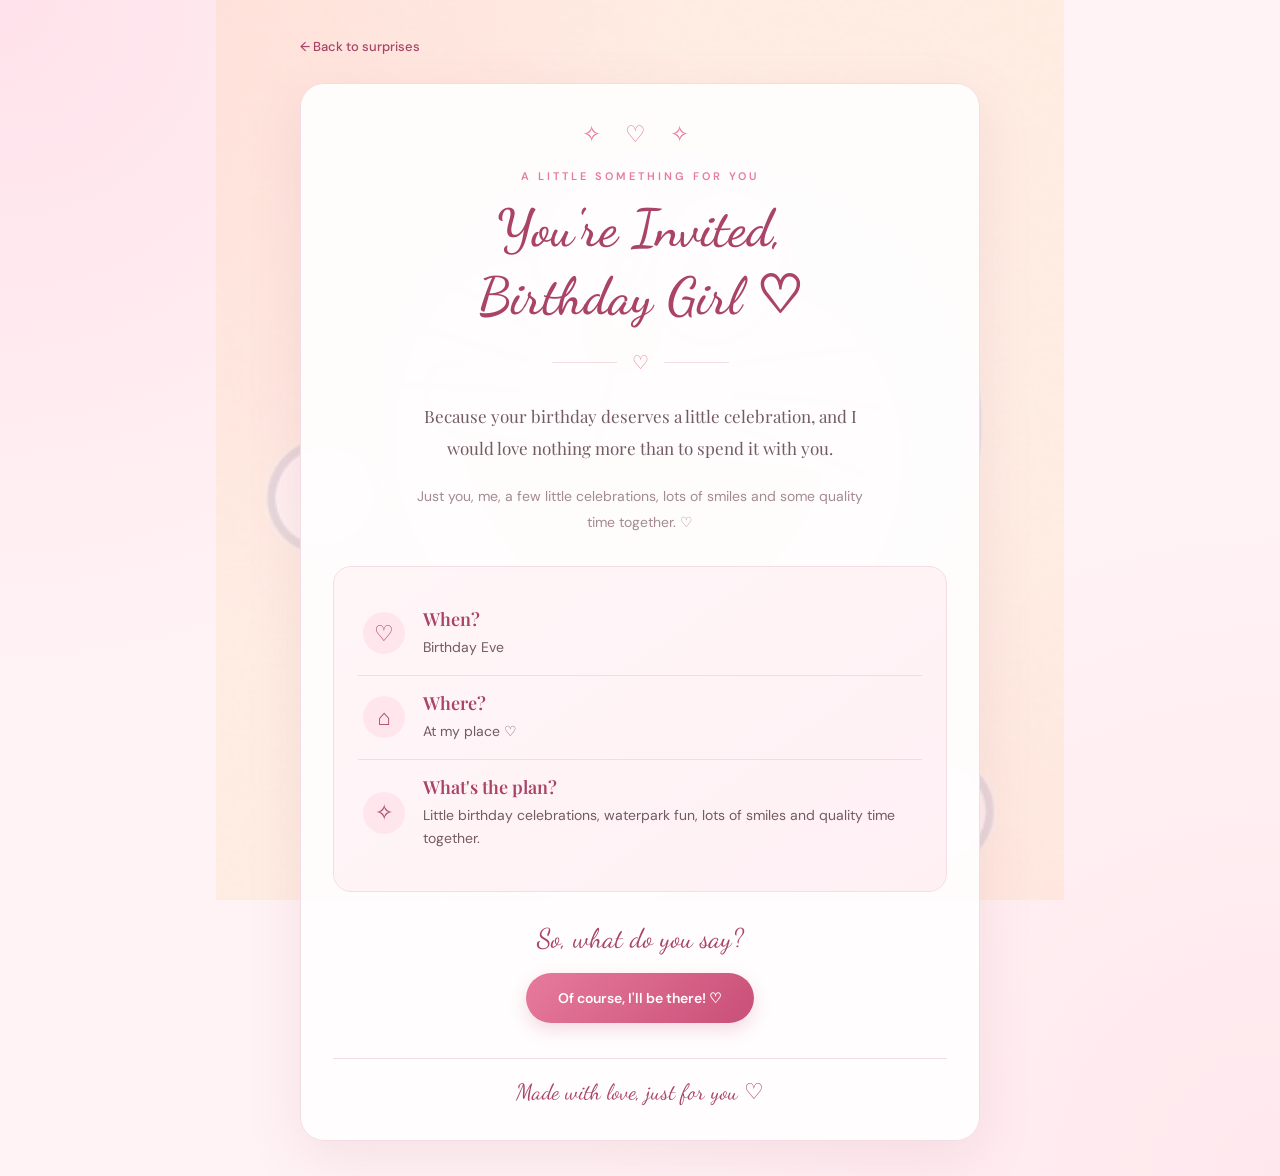
==== invitation/invite.html @ ac7bc438 "s" ====
<!DOCTYPE html>
<html lang="en">
<head>
  <meta charset="UTF-8">
  <meta name="viewport" content="width=device-width, initial-scale=1.0">
  <meta name="theme-color" content="#fff4f6">

  <title>A Little Invitation For You ♡</title>

  <link rel="stylesheet" href="invite.css">

  <link rel="preconnect" href="https://fonts.googleapis.com">
  <link rel="preconnect" href="https://fonts.gstatic.com" crossorigin>

  <link href="https://fonts.googleapis.com/css2?family=Dancing+Script:wght@400;500;600;700&family=DM+Sans:wght@400;500;600&family=Playfair+Display:ital,wght@0,400;0,500;0,600;1,400&display=swap" rel="stylesheet">
</head>

<body>

  <div class="floating-hearts" id="floatingHearts"></div>

  <main class="invitation">

    <!-- Back to gift screen, not password screen -->
    <a href="../index.html?showGifts=1"
       class="back-link"
       onclick="sessionStorage.setItem('completedGift', 'surprise')">
      ← Back to surprises
    </a>

    <section class="invite-card">

      <div class="top-decoration">✧ ♡ ✧</div>

      <p class="small-heading">A little something for you</p>

      <h1>
        You're Invited,
        <span>Birthday Girl ♡</span>
      </h1>

      <div class="divider">
        <span>♡</span>
      </div>

      <p class="main-message">
        Because your birthday deserves a little celebration,
        and I would love nothing more than to spend it with you.
      </p>

      <p class="sweet-message">
        Just you, me, a few little celebrations,
        lots of smiles and some quality time together. ♡
      </p>

      <div class="details">

        <div class="detail-item">
          <span class="detail-icon">♡</span>
          <div>
            <h3>When?</h3>
            <p>Birthday Eve</p>
          </div>
        </div>

        <div class="detail-item">
          <span class="detail-icon">⌂</span>
          <div>
            <h3>Where?</h3>
            <p>At my place ♡</p>
          </div>
        </div>

        

        <div class="detail-item">
          <span class="detail-icon">✧</span>
          <div>
            <h3>What's the plan?</h3>
            <p>
              Little birthday celebrations, waterpark fun,
              lots of smiles and quality time together.
            </p>
          </div>
        </div>

      </div>

      <p class="question">
        So, what do you say?
      </p>

      <button id="yesButton" class="yes-button" type="button">
        Of course, I'll be there! ♡
      </button>

      <p id="responseMessage" class="response-message"></p>

      <div class="bottom-decoration">
        Made with love, just for you ♡
      </div>

    </section>

  </main>

  <script>

    // RSVP button interaction

    const yesButton = document.getElementById("yesButton");
    const responseMessage = document.getElementById("responseMessage");

    yesButton.addEventListener("click", function () {

      yesButton.style.display = "none";

      responseMessage.textContent =
        "YAY! I love you muddhu. Can't wait! ♡";

      responseMessage.classList.add("show");

      createHeartBurst();

    });


    // Floating hearts

    const heartsContainer = document.getElementById("floatingHearts");

    const heartSymbols = ["♡", "♥", "✧", "⋆"];

    function createFloatingHeart() {

      const heart = document.createElement("span");

      heart.classList.add("floating-heart");

      heart.textContent =
        heartSymbols[Math.floor(Math.random() * heartSymbols.length)];

      heart.style.left = Math.random() * 100 + "vw";

      heart.style.animationDuration =
        (6 + Math.random() * 6) + "s";

      heart.style.fontSize =
        (12 + Math.random() * 18) + "px";

      heartsContainer.appendChild(heart);

      setTimeout(() => {
        heart.remove();
      }, 12000);

    }

    setInterval(createFloatingHeart, 700);


    // Heart burst after accepting invitation

    function createHeartBurst() {

      for (let i = 0; i < 18; i++) {

        const heart = document.createElement("span");

        heart.classList.add("burst-heart");

        heart.textContent = "♡";

        heart.style.left = (40 + Math.random() * 20) + "%";

        heart.style.top = (40 + Math.random() * 20) + "%";

        heart.style.setProperty(
          "--x",
          (Math.random() - 0.5) * 300 + "px"
        );

        heart.style.setProperty(
          "--y",
          (Math.random() - 0.5) * 300 + "px"
        );

        document.body.appendChild(heart);

        setTimeout(() => {
          heart.remove();
        }, 1500);

      }

    }

  </script>

</body>
</html>
---- invitation/invite.css ----
/* =========================================
   GLOBAL SETTINGS
========================================= */

:root {
  --background: #fff3f5;
  --card: #fffdfd;
  --deep: #a94368;
  --pink: #e77b9c;
  --light-pink: #fce7ed;
  --text: #735a65;
  --muted: #a48a94;
  --border: #f4dce4;
}

* {
  margin: 0;
  padding: 0;
  box-sizing: border-box;
}

html {
  min-height: 100%;
}

body {
  min-height: 100vh;
  padding: 35px 16px;

  background:
    radial-gradient(circle at top left, #ffe2eb, transparent 40%),
    radial-gradient(circle at bottom right, #ffe8ed, transparent 40%),
    var(--background);

  font-family: "DM Sans", sans-serif;
  color: var(--text);

  overflow-x: hidden;
  position: relative;
  isolation: isolate;
}

/* =========================================
   BACKGROUND WATERMARK
========================================= */

body::before {
  content: "";
  position: fixed;
  inset: 0;

  background-image: url("watermark.jpg");
  background-repeat: no-repeat;
  background-position: center;
  background-size: contain;

  opacity: 0.10;
  pointer-events: none;
  z-index: -1;
}

/* =========================================
   FLOATING HEARTS
========================================= */

.floating-hearts {
  position: fixed;
  inset: 0;
  overflow: hidden;
  pointer-events: none;
  z-index: 0;
}

.floating-heart {
  position: absolute;
  bottom: -40px;
  color: var(--pink);
  opacity: 0.65;
  animation: floatUp linear forwards;
}

@keyframes floatUp {
  0% {
    transform: translateY(0) rotate(0deg);
    opacity: 0;
  }

  15% {
    opacity: 0.65;
  }

  100% {
    transform: translateY(-110vh) rotate(360deg);
    opacity: 0;
  }
}

/* =========================================
   MAIN INVITATION
========================================= */

.invitation {
  width: 100%;
  max-width: 680px;
  margin: 0 auto;
  position: relative;
  z-index: 2;
}

/* =========================================
   BACK LINK
========================================= */

.back-link {
  display: inline-block;
  margin-bottom: 28px;

  color: var(--deep);
  text-decoration: none;
  font-size: 13px;
  font-weight: 500;

  transition: 0.3s;
}

.back-link:hover {
  transform: translateX(-4px);
  color: var(--pink);
}

/* =========================================
   INVITATION CARD
========================================= */

.invite-card {
  background: rgba(255, 253, 253, 0.96);
  border: 1px solid var(--border);
  border-radius: 24px;

  padding: 35px 32px;

  box-shadow:
    0 18px 55px rgba(174, 91, 119, 0.12);

  animation: cardAppear 0.8s ease;
}

@keyframes cardAppear {
  from {
    opacity: 0;
    transform: translateY(20px);
  }

  to {
    opacity: 1;
    transform: translateY(0);
  }
}

/* =========================================
   TOP DECORATION
========================================= */

.top-decoration {
  text-align: center;
  color: var(--pink);
  font-size: 23px;
  letter-spacing: 9px;
  margin-bottom: 20px;

  animation: decorationPulse 2s ease-in-out infinite;
}

@keyframes decorationPulse {
  50% {
    transform: scale(1.08);
    opacity: 0.7;
  }
}

/* =========================================
   HEADING
========================================= */

.small-heading {
  text-align: center;

  color: var(--pink);
  text-transform: uppercase;
  letter-spacing: 3px;

  font-size: 11px;
  font-weight: 600;

  margin-bottom: 12px;
}

.invite-card h1 {
  font-family: "Dancing Script", cursive;
  font-size: clamp(36px, 7vw, 52px);
  font-weight: 600;

  color: var(--deep);
  text-align: center;
  line-height: 1.3;

  margin-bottom: 20px;
}

.invite-card h1 span {
  display: block;
  color: var(--deep);
}

/* =========================================
   DIVIDER
========================================= */

.divider {
  display: flex;
  align-items: center;
  justify-content: center;
  gap: 15px;

  margin: 20px auto 25px;
  color: var(--pink);
  font-size: 19px;
}

.divider::before,
.divider::after {
  content: "";
  width: 65px;
  height: 1px;
  background: var(--border);
}

/* =========================================
   MAIN MESSAGE
========================================= */

.main-message {
  font-family: "Playfair Display", serif;
  font-size: 17px;
  line-height: 1.9;

  color: var(--text);
  text-align: center;

  max-width: 480px;
  margin: 0 auto 18px;
}

.sweet-message {
  font-size: 14px;
  line-height: 1.9;

  text-align: center;
  color: var(--muted);

  max-width: 450px;
  margin: 0 auto 30px;
}

/* =========================================
   INVITATION DETAILS
========================================= */

.details {
  background: linear-gradient(
    145deg,
    #fff6f8,
    #fff0f4
  );

  border: 1px solid #f7dce5;
  border-radius: 18px;

  padding: 25px 24px;
  margin: 25px 0;
}

.detail-item {
  display: flex;
  align-items: center;
  gap: 18px;

  padding: 15px 5px;
}

.detail-item + .detail-item {
  border-top: 1px solid var(--border);
}

.detail-icon {
  width: 42px;
  height: 42px;
  flex-shrink: 0;

  display: flex;
  align-items: center;
  justify-content: center;

  background: #ffe6ed;
  border-radius: 50%;

  color: var(--deep);
  font-size: 22px;
}

.detail-item h3 {
  font-family: "Playfair Display", serif;
  font-size: 18px;
  font-weight: 600;

  color: var(--deep);
  margin-bottom: 5px;
}

.detail-item p {
  font-size: 14px;
  line-height: 1.7;
  color: var(--text);
}

/* =========================================
   RSVP QUESTION
========================================= */

.question {
  font-family: "Dancing Script", cursive;
  font-size: 27px;
  color: var(--deep);

  text-align: center;
  margin: 30px 0 18px;
}

/* =========================================
   YES BUTTON
========================================= */

.yes-button {
  display: block;
  margin: 0 auto;

  padding: 16px 32px;

  background: linear-gradient(
    135deg,
    #e77b9c,
    #c94f78
  );

  color: white;
  border: none;
  border-radius: 30px;

  font-family: "DM Sans", sans-serif;
  font-size: 14px;
  font-weight: 600;

  cursor: pointer;

  box-shadow:
    0 7px 18px rgba(201, 79, 120, 0.20);

  transition: 0.3s;
}

.yes-button:hover {
  transform: translateY(-4px);

  box-shadow:
    0 10px 24px rgba(201, 79, 120, 0.27);
}

.yes-button:active {
  transform: scale(0.97);
}

/* =========================================
   RESPONSE MESSAGE
========================================= */

.response-message {
  display: none;

  font-family: "Dancing Script", cursive;
  font-size: 25px;
  line-height: 1.6;

  color: var(--deep);
  text-align: center;

  margin-top: 22px;
}

.response-message.show {
  display: block;
  animation: responseAppear 0.8s ease;
}

@keyframes responseAppear {
  from {
    opacity: 0;
    transform: translateY(15px) scale(0.95);
  }

  to {
    opacity: 1;
    transform: translateY(0) scale(1);
  }
}

/* =========================================
   BOTTOM DECORATION
========================================= */

.bottom-decoration {
  text-align: center;

  border-top: 1px solid var(--border);

  padding-top: 20px;
  margin-top: 35px;

  font-family: "Dancing Script", cursive;
  font-size: 22px;

  color: var(--deep);
}

/* =========================================
   HEART BURST
========================================= */

.burst-heart {
  position: fixed;
  z-index: 1000;

  pointer-events: none;

  color: var(--pink);
  font-size: 22px;

  animation: heartBurst 1.5s ease-out forwards;
}

@keyframes heartBurst {
  from {
    opacity: 1;
    transform: translate(0, 0) scale(0.5);
  }

  to {
    opacity: 0;
    transform:
      translate(var(--x), var(--y))
      scale(1.7)
      rotate(30deg);
  }
}

/* =========================================
   MOBILE RESPONSIVENESS
========================================= */

@media (max-width: 600px) {

  body {
    padding: 22px 12px;
  }

  body::before {
    background-size: 95% auto;
    background-position: center;
    opacity: 0.08;
  }

  .invite-card {
    padding: 27px 18px;
    border-radius: 20px;
  }

  .top-decoration {
    font-size: 19px;
    letter-spacing: 6px;
  }

  .invite-card h1 {
    font-size: 39px;
  }

  .main-message {
    font-size: 15px;
  }

  .sweet-message {
    font-size: 13px;
  }

  .details {
    padding: 18px 14px;
  }

  .detail-item {
    gap: 13px;
  }

  .detail-item h3 {
    font-size: 17px;
  }

  .detail-item p {
    font-size: 13px;
  }

  .question {
    font-size: 25px;
  }

  .yes-button {
    padding: 15px 25px;
    font-size: 13px;
  }

  .response-message {
    font-size: 22px;
  }

  .bottom-decoration {
    font-size: 20px;
  }
}
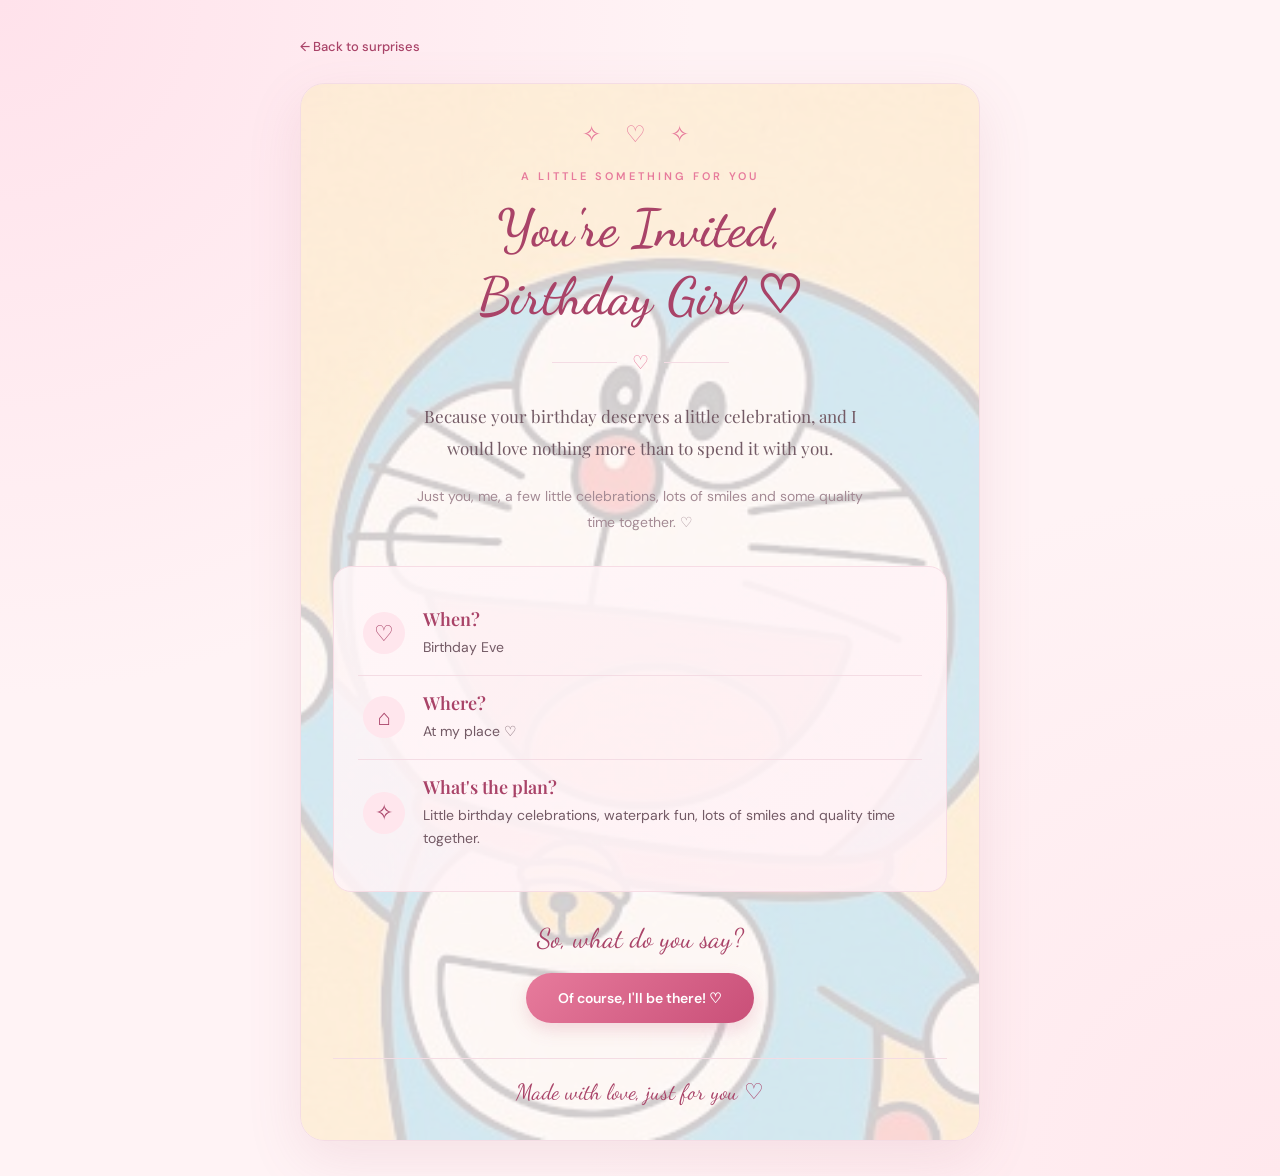
==== commit 1cfd2da7: "s" ====
--- a/invitation/invite.html
+++ b/invitation/invite.html
@@ -23,9 +23,9 @@
   <main class="invitation">
 
     <!-- Back to gift screen, not password screen -->
-    <a href="../index.html?showGifts=1"
-       class="back-link"
-       onclick="sessionStorage.setItem('completedGift', 'surprise')">
+    <a href="../index.html"
+      class="back-link"
+      onclick="sessionStorage.setItem('returnToGifts_v1', '1')">
       ← Back to surprises
     </a>
 
@@ -111,11 +111,15 @@
 
     const yesButton = document.getElementById("yesButton");
     const responseMessage = document.getElementById("responseMessage");
+    const question = document.querySelector(".question");
 
     yesButton.addEventListener("click", function () {
 
+      // Hide both the button and the question
       yesButton.style.display = "none";
-
+      question.style.display = "none";
+
+      // Show the sweet response
       responseMessage.textContent =
         "YAY! I love you muddhu. Can't wait! ♡";
 
--- a/invitation/invite.css
+++ b/invitation/invite.css
@@ -1,8 +1,3 @@
-
-/* =========================================
-   GLOBAL SETTINGS
-========================================= */
-
 :root {
   --background: #fff3f5;
   --card: #fffdfd;
@@ -38,7 +33,6 @@
 
   overflow-x: hidden;
   position: relative;
-  isolation: isolate;
 }
 
 /* =========================================
@@ -49,15 +43,12 @@
   content: "";
   position: fixed;
   inset: 0;
-
-  background-image: url("watermark.jpg");
   background-repeat: no-repeat;
   background-position: center;
   background-size: contain;
-
   opacity: 0.10;
   pointer-events: none;
-  z-index: -1;
+  z-index: 0;
 }
 
 /* =========================================
@@ -69,7 +60,7 @@
   inset: 0;
   overflow: hidden;
   pointer-events: none;
-  z-index: 0;
+  z-index: 5;
 }
 
 .floating-heart {
@@ -115,12 +106,10 @@
 .back-link {
   display: inline-block;
   margin-bottom: 28px;
-
   color: var(--deep);
   text-decoration: none;
   font-size: 13px;
   font-weight: 500;
-
   transition: 0.3s;
 }
 
@@ -130,20 +119,49 @@
 }
 
 /* =========================================
-   INVITATION CARD
+   INVITATION CARD + WATERMARK
 ========================================= */
 
 .invite-card {
-  background: rgba(255, 253, 253, 0.96);
+  position: relative;
+  isolation: isolate;
+  overflow: hidden;
+
+  /* Slightly transparent card */
+  background: rgba(255, 253, 253, 0.72);
+
   border: 1px solid var(--border);
   border-radius: 24px;
-
   padding: 35px 32px;
 
   box-shadow:
     0 18px 55px rgba(174, 91, 119, 0.12);
 
   animation: cardAppear 0.8s ease;
+}
+
+/* Watermark covering the WHOLE card */
+
+.invite-card::before {
+  content: "";
+  position: absolute;
+  inset: 0;
+
+  background-image: url("watermark.jpg");
+  background-repeat: no-repeat;
+  background-position: center;
+  background-size: cover;
+
+  opacity: 0.18;
+  z-index: -1;
+  pointer-events: none;
+}
+
+/* Keep invitation content above watermark */
+
+.invite-card > * {
+  position: relative;
+  z-index: 1;
 }
 
 @keyframes cardAppear {
@@ -168,7 +186,6 @@
   font-size: 23px;
   letter-spacing: 9px;
   margin-bottom: 20px;
-
   animation: decorationPulse 2s ease-in-out infinite;
 }
 
@@ -185,14 +202,11 @@
 
 .small-heading {
   text-align: center;
-
   color: var(--pink);
   text-transform: uppercase;
   letter-spacing: 3px;
-
   font-size: 11px;
   font-weight: 600;
-
   margin-bottom: 12px;
 }
 
@@ -200,11 +214,9 @@
   font-family: "Dancing Script", cursive;
   font-size: clamp(36px, 7vw, 52px);
   font-weight: 600;
-
   color: var(--deep);
   text-align: center;
   line-height: 1.3;
-
   margin-bottom: 20px;
 }
 
@@ -222,7 +234,6 @@
   align-items: center;
   justify-content: center;
   gap: 15px;
-
   margin: 20px auto 25px;
   color: var(--pink);
   font-size: 19px;
@@ -244,10 +255,8 @@
   font-family: "Playfair Display", serif;
   font-size: 17px;
   line-height: 1.9;
-
   color: var(--text);
   text-align: center;
-
   max-width: 480px;
   margin: 0 auto 18px;
 }
@@ -255,10 +264,8 @@
 .sweet-message {
   font-size: 14px;
   line-height: 1.9;
-
   text-align: center;
   color: var(--muted);
-
   max-width: 450px;
   margin: 0 auto 30px;
 }
@@ -270,13 +277,12 @@
 .details {
   background: linear-gradient(
     145deg,
-    #fff6f8,
-    #fff0f4
+    rgba(255, 246, 248, 0.88),
+    rgba(255, 240, 244, 0.88)
   );
 
   border: 1px solid #f7dce5;
   border-radius: 18px;
-
   padding: 25px 24px;
   margin: 25px 0;
 }
@@ -285,7 +291,6 @@
   display: flex;
   align-items: center;
   gap: 18px;
-
   padding: 15px 5px;
 }
 
@@ -297,14 +302,11 @@
   width: 42px;
   height: 42px;
   flex-shrink: 0;
-
   display: flex;
   align-items: center;
   justify-content: center;
-
   background: #ffe6ed;
   border-radius: 50%;
-
   color: var(--deep);
   font-size: 22px;
 }
@@ -313,7 +315,6 @@
   font-family: "Playfair Display", serif;
   font-size: 18px;
   font-weight: 600;
-
   color: var(--deep);
   margin-bottom: 5px;
 }
@@ -332,7 +333,6 @@
   font-family: "Dancing Script", cursive;
   font-size: 27px;
   color: var(--deep);
-
   text-align: center;
   margin: 30px 0 18px;
 }
@@ -344,7 +344,6 @@
 .yes-button {
   display: block;
   margin: 0 auto;
-
   padding: 16px 32px;
 
   background: linear-gradient(
@@ -356,11 +355,9 @@
   color: white;
   border: none;
   border-radius: 30px;
-
   font-family: "DM Sans", sans-serif;
   font-size: 14px;
   font-weight: 600;
-
   cursor: pointer;
 
   box-shadow:
@@ -386,14 +383,11 @@
 
 .response-message {
   display: none;
-
   font-family: "Dancing Script", cursive;
   font-size: 25px;
   line-height: 1.6;
-
-  color: var(--deep);
-  text-align: center;
-
+  color: var(--deep);
+  text-align: center;
   margin-top: 22px;
 }
 
@@ -420,15 +414,11 @@
 
 .bottom-decoration {
   text-align: center;
-
   border-top: 1px solid var(--border);
-
   padding-top: 20px;
   margin-top: 35px;
-
   font-family: "Dancing Script", cursive;
   font-size: 22px;
-
   color: var(--deep);
 }
 
@@ -439,12 +429,9 @@
 .burst-heart {
   position: fixed;
   z-index: 1000;
-
   pointer-events: none;
-
   color: var(--pink);
   font-size: 22px;
-
   animation: heartBurst 1.5s ease-out forwards;
 }
 
@@ -484,6 +471,11 @@
     border-radius: 20px;
   }
 
+  .invite-card::before {
+    background-size: cover;
+    opacity: 0.18;
+  }
+
   .top-decoration {
     font-size: 19px;
     letter-spacing: 6px;
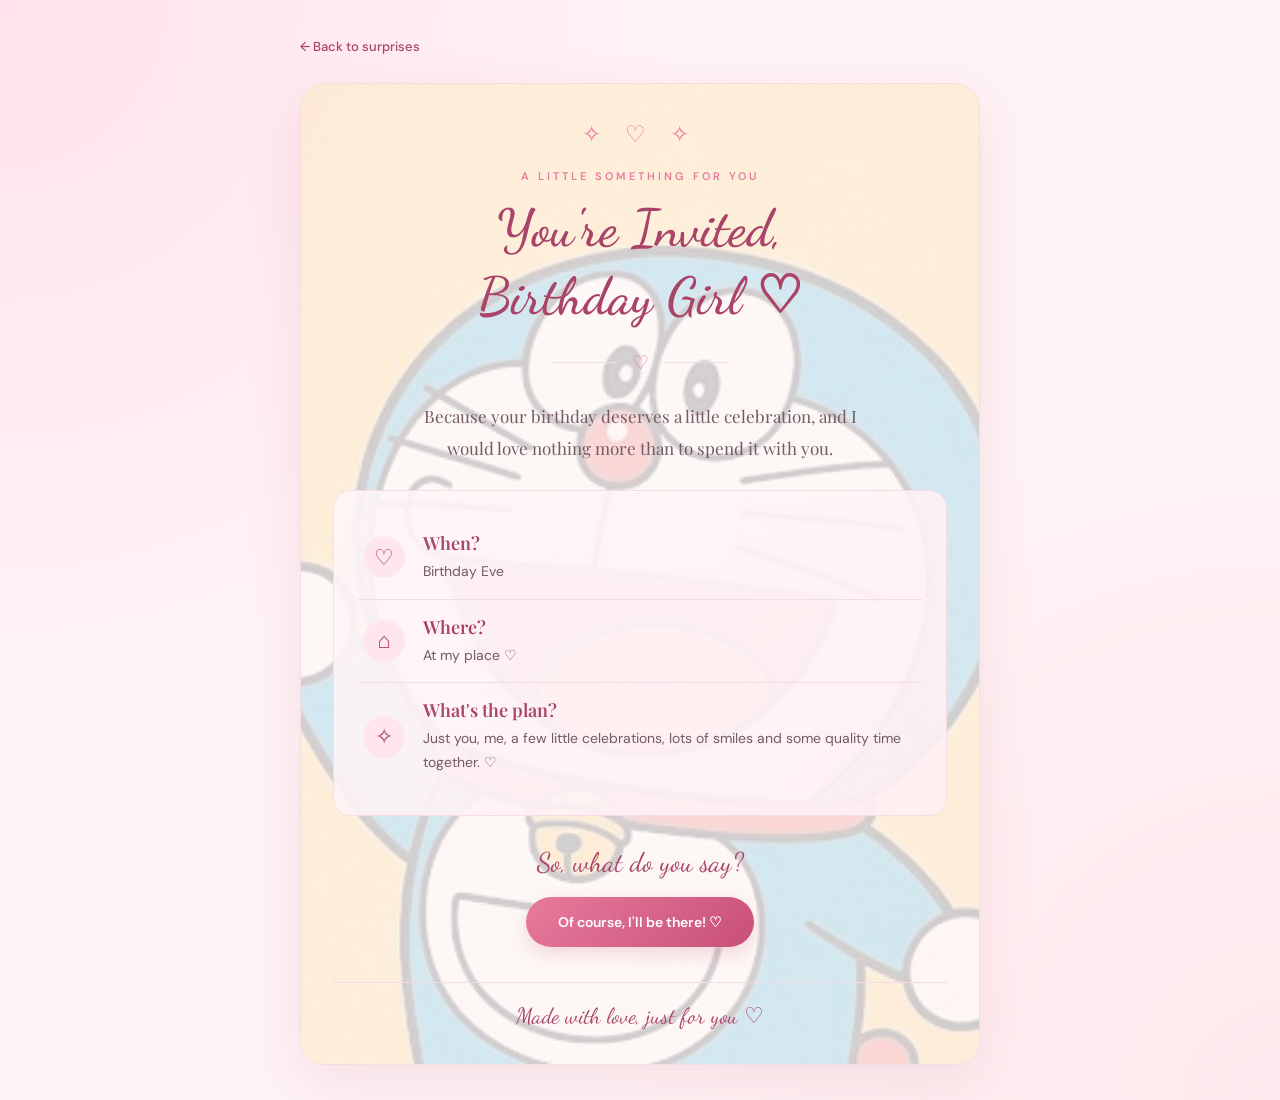
==== commit 67487d40: "a" ====
--- a/invitation/invite.html
+++ b/invitation/invite.html
@@ -47,11 +47,6 @@
       <p class="main-message">
         Because your birthday deserves a little celebration,
         and I would love nothing more than to spend it with you.
-      </p>
-
-      <p class="sweet-message">
-        Just you, me, a few little celebrations,
-        lots of smiles and some quality time together. ♡
       </p>
 
       <div class="details">
@@ -79,8 +74,8 @@
           <div>
             <h3>What's the plan?</h3>
             <p>
-              Little birthday celebrations, waterpark fun,
-              lots of smiles and quality time together.
+              Just you, me, a few little celebrations,
+              lots of smiles and some quality time together. ♡
             </p>
           </div>
         </div>
--- a/invitation/invite.css
+++ b/invitation/invite.css
@@ -261,14 +261,6 @@
   margin: 0 auto 18px;
 }
 
-.sweet-message {
-  font-size: 14px;
-  line-height: 1.9;
-  text-align: center;
-  color: var(--muted);
-  max-width: 450px;
-  margin: 0 auto 30px;
-}
 
 /* =========================================
    INVITATION DETAILS
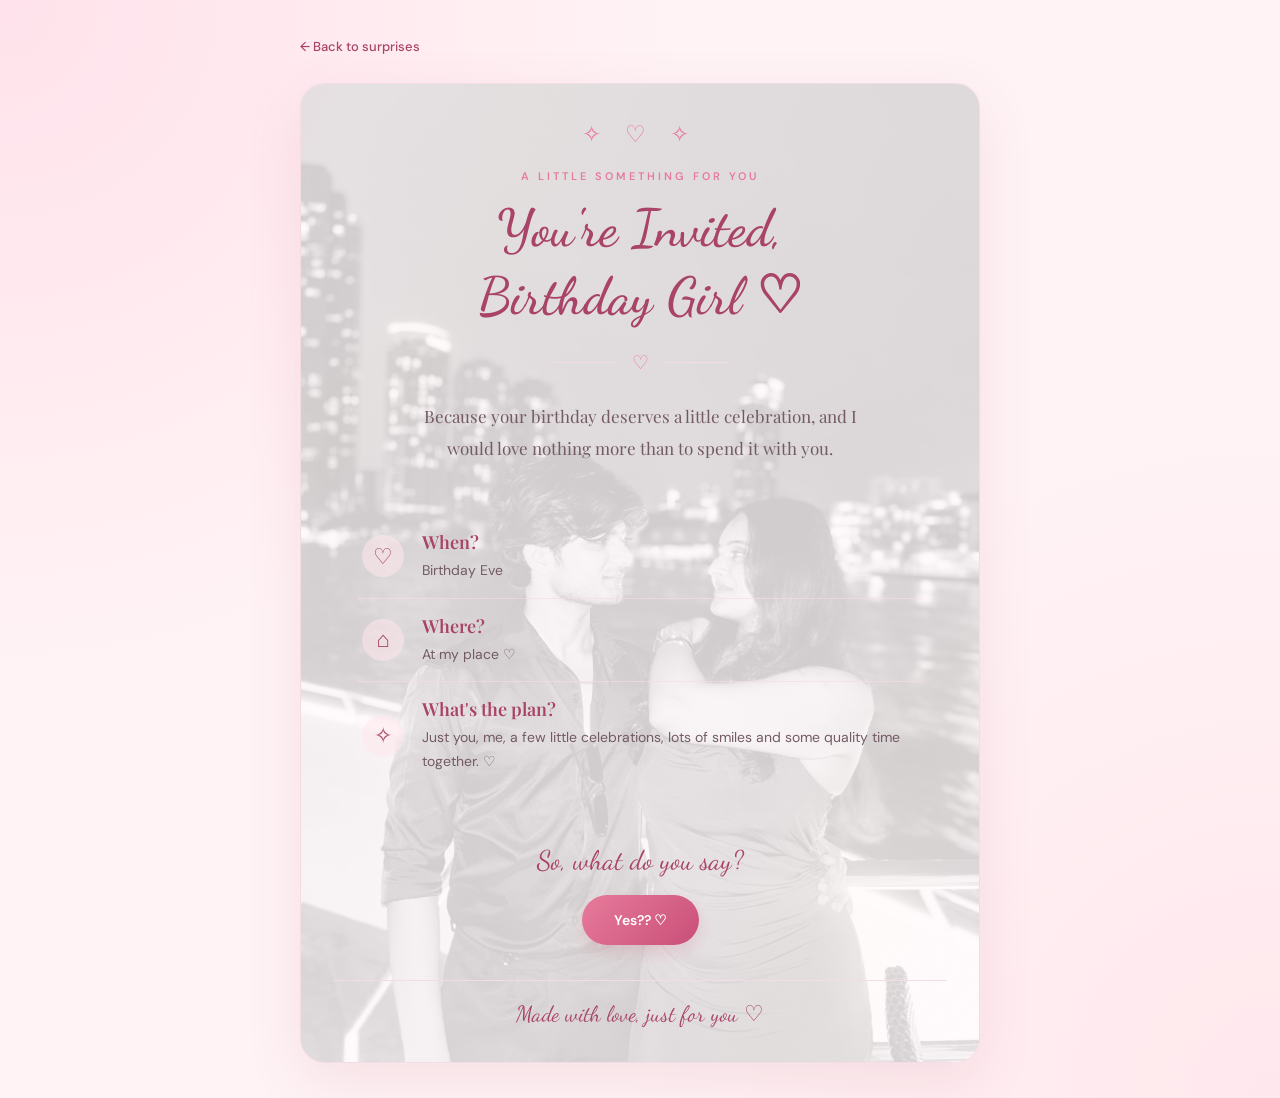
==== commit 9520dbb4: "Update invite.html" ====
--- a/invitation/invite.html
+++ b/invitation/invite.html
@@ -87,7 +87,7 @@
       </p>
 
       <button id="yesButton" class="yes-button" type="button">
-        Of course, I'll be there! ♡
+        Yes?? ♡
       </button>
 
       <p id="responseMessage" class="response-message"></p>
--- a/invitation/invite.css
+++ b/invitation/invite.css
@@ -267,13 +267,8 @@
 ========================================= */
 
 .details {
-  background: linear-gradient(
-    145deg,
-    rgba(255, 246, 248, 0.88),
-    rgba(255, 240, 244, 0.88)
-  );
-
-  border: 1px solid #f7dce5;
+  background: transparent;
+  border: none;
   border-radius: 18px;
   padding: 25px 24px;
   margin: 25px 0;
@@ -284,10 +279,11 @@
   align-items: center;
   gap: 18px;
   padding: 15px 5px;
+  background: transparent;
 }
 
 .detail-item + .detail-item {
-  border-top: 1px solid var(--border);
+  border-top: 1px solid rgba(244, 220, 228, 0.65);
 }
 
 .detail-icon {
@@ -297,7 +293,7 @@
   display: flex;
   align-items: center;
   justify-content: center;
-  background: #ffe6ed;
+  background: rgba(255, 230, 237, 0.55);
   border-radius: 50%;
   color: var(--deep);
   font-size: 22px;
@@ -316,7 +312,6 @@
   line-height: 1.7;
   color: var(--text);
 }
-
 /* =========================================
    RSVP QUESTION
 ========================================= */
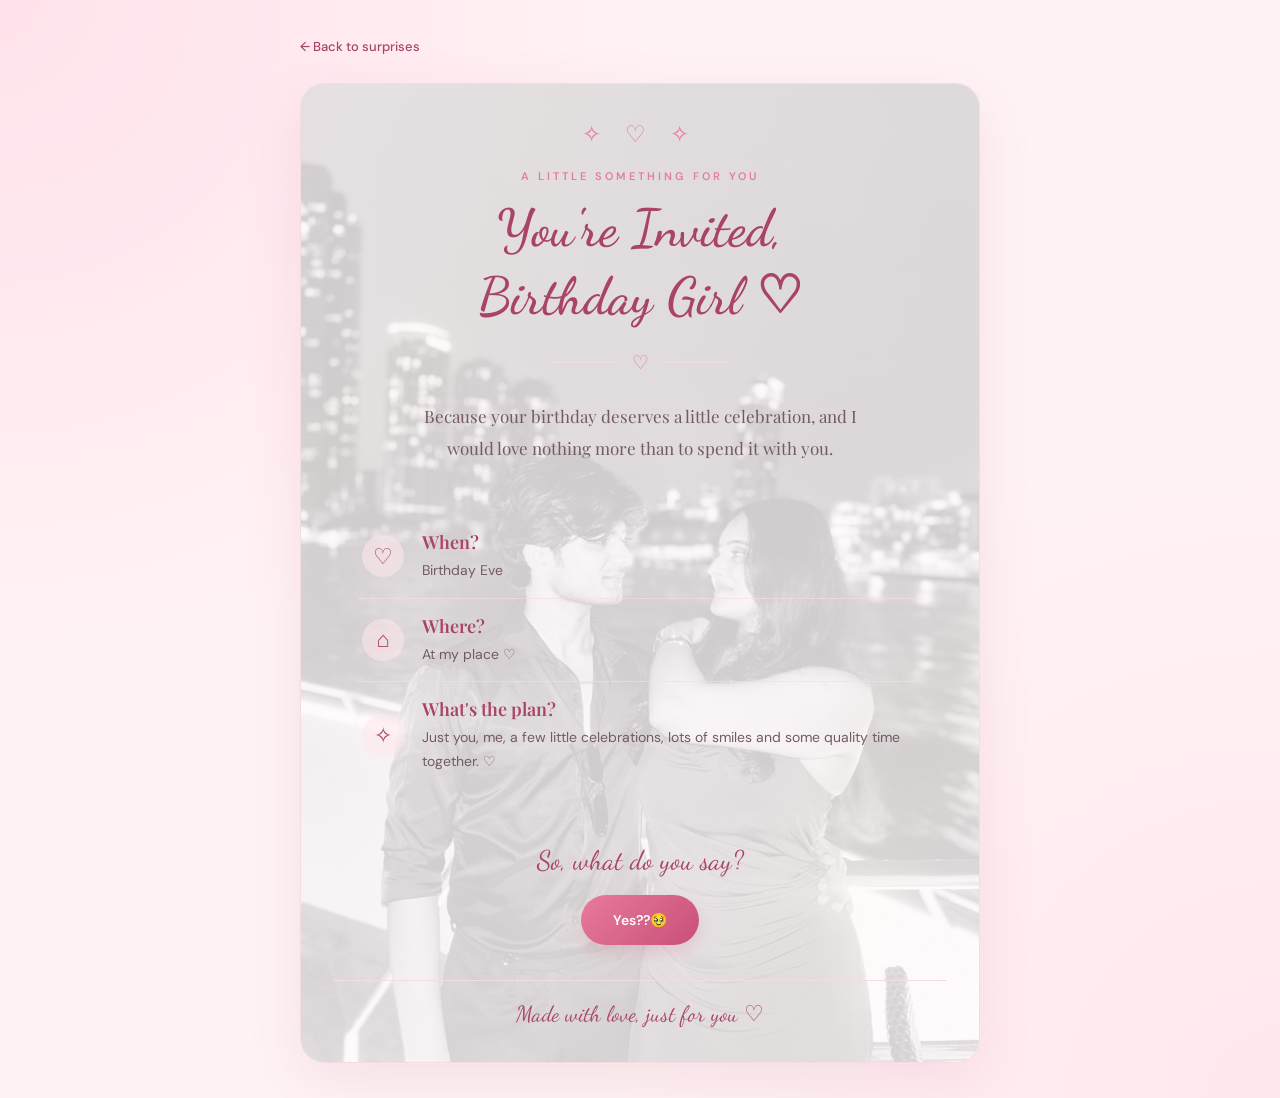
==== commit 7ba97e74: "Update invite.html" ====
--- a/invitation/invite.html
+++ b/invitation/invite.html
@@ -87,7 +87,7 @@
       </p>
 
       <button id="yesButton" class="yes-button" type="button">
-        Yes?? ♡
+        Yes??🥹
       </button>
 
       <p id="responseMessage" class="response-message"></p>
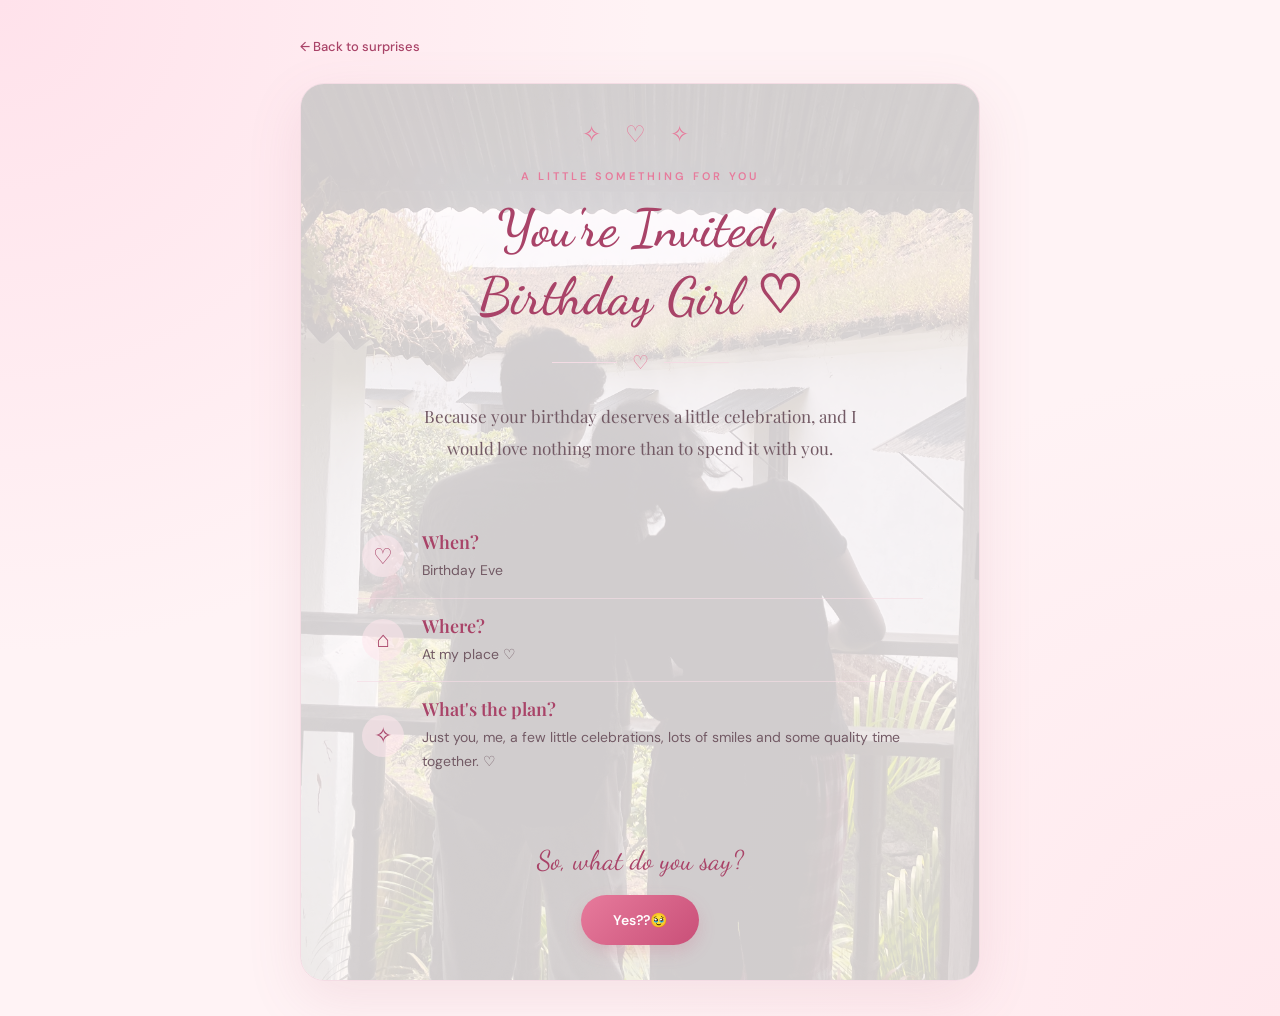
==== commit 8550da08: "Update invite.html" ====
--- a/invitation/invite.html
+++ b/invitation/invite.html
@@ -92,9 +92,7 @@
 
       <p id="responseMessage" class="response-message"></p>
 
-      <div class="bottom-decoration">
-        Made with love, just for you ♡
-      </div>
+      
 
     </section>
 
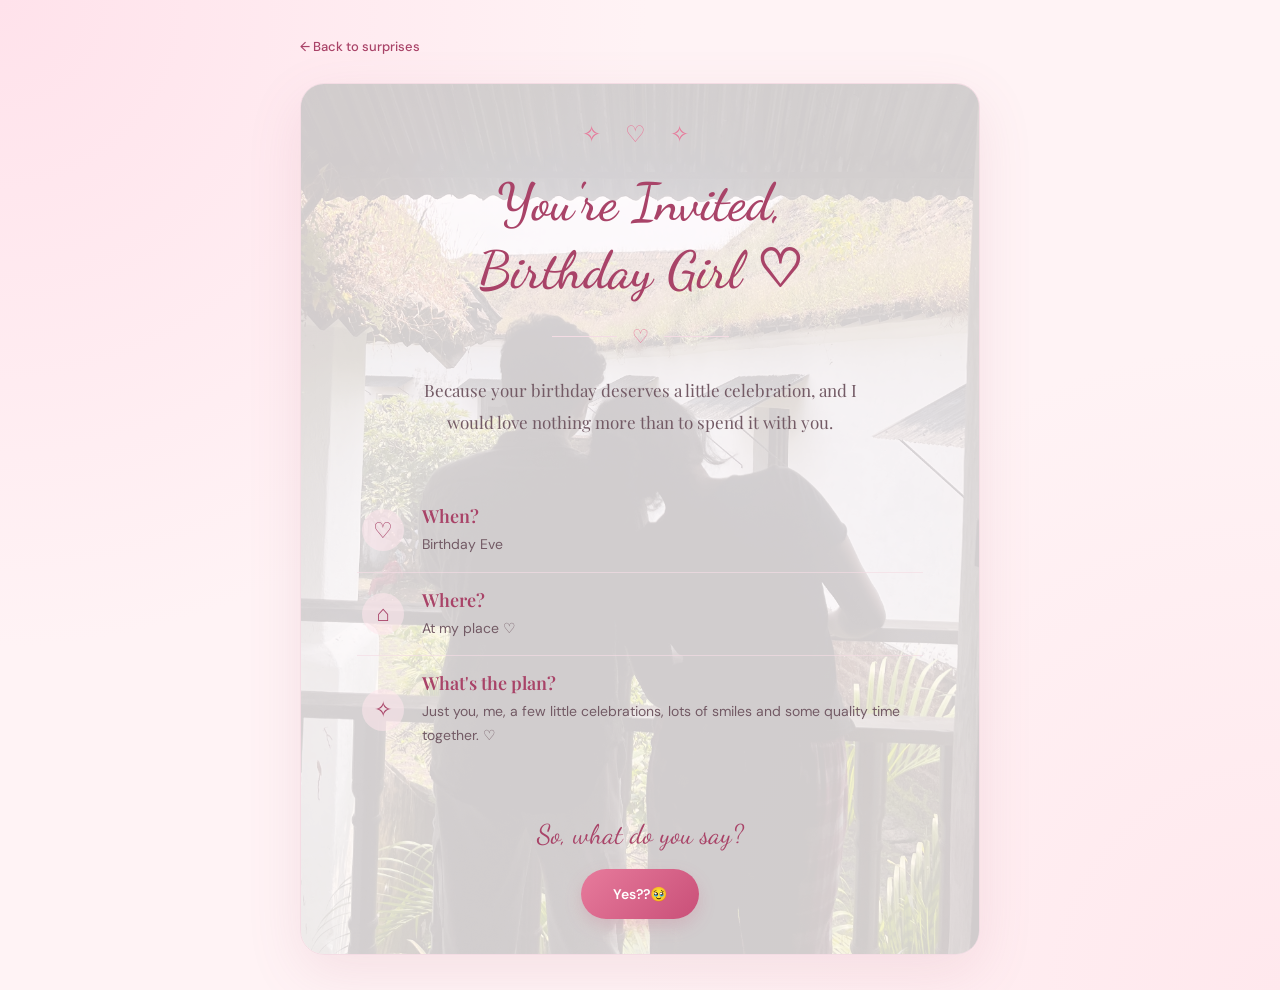
==== commit b3c66031: "s" ====
--- a/invitation/invite.html
+++ b/invitation/invite.html
@@ -33,7 +33,7 @@
 
       <div class="top-decoration">✧ ♡ ✧</div>
 
-      <p class="small-heading">A little something for you</p>
+      
 
       <h1>
         You're Invited,
@@ -114,7 +114,7 @@
 
       // Show the sweet response
       responseMessage.textContent =
-        "YAY! I love you muddhu. Can't wait! ♡";
+        "YAY! I love you muddhu. Can't wait!";
 
       responseMessage.classList.add("show");
 
